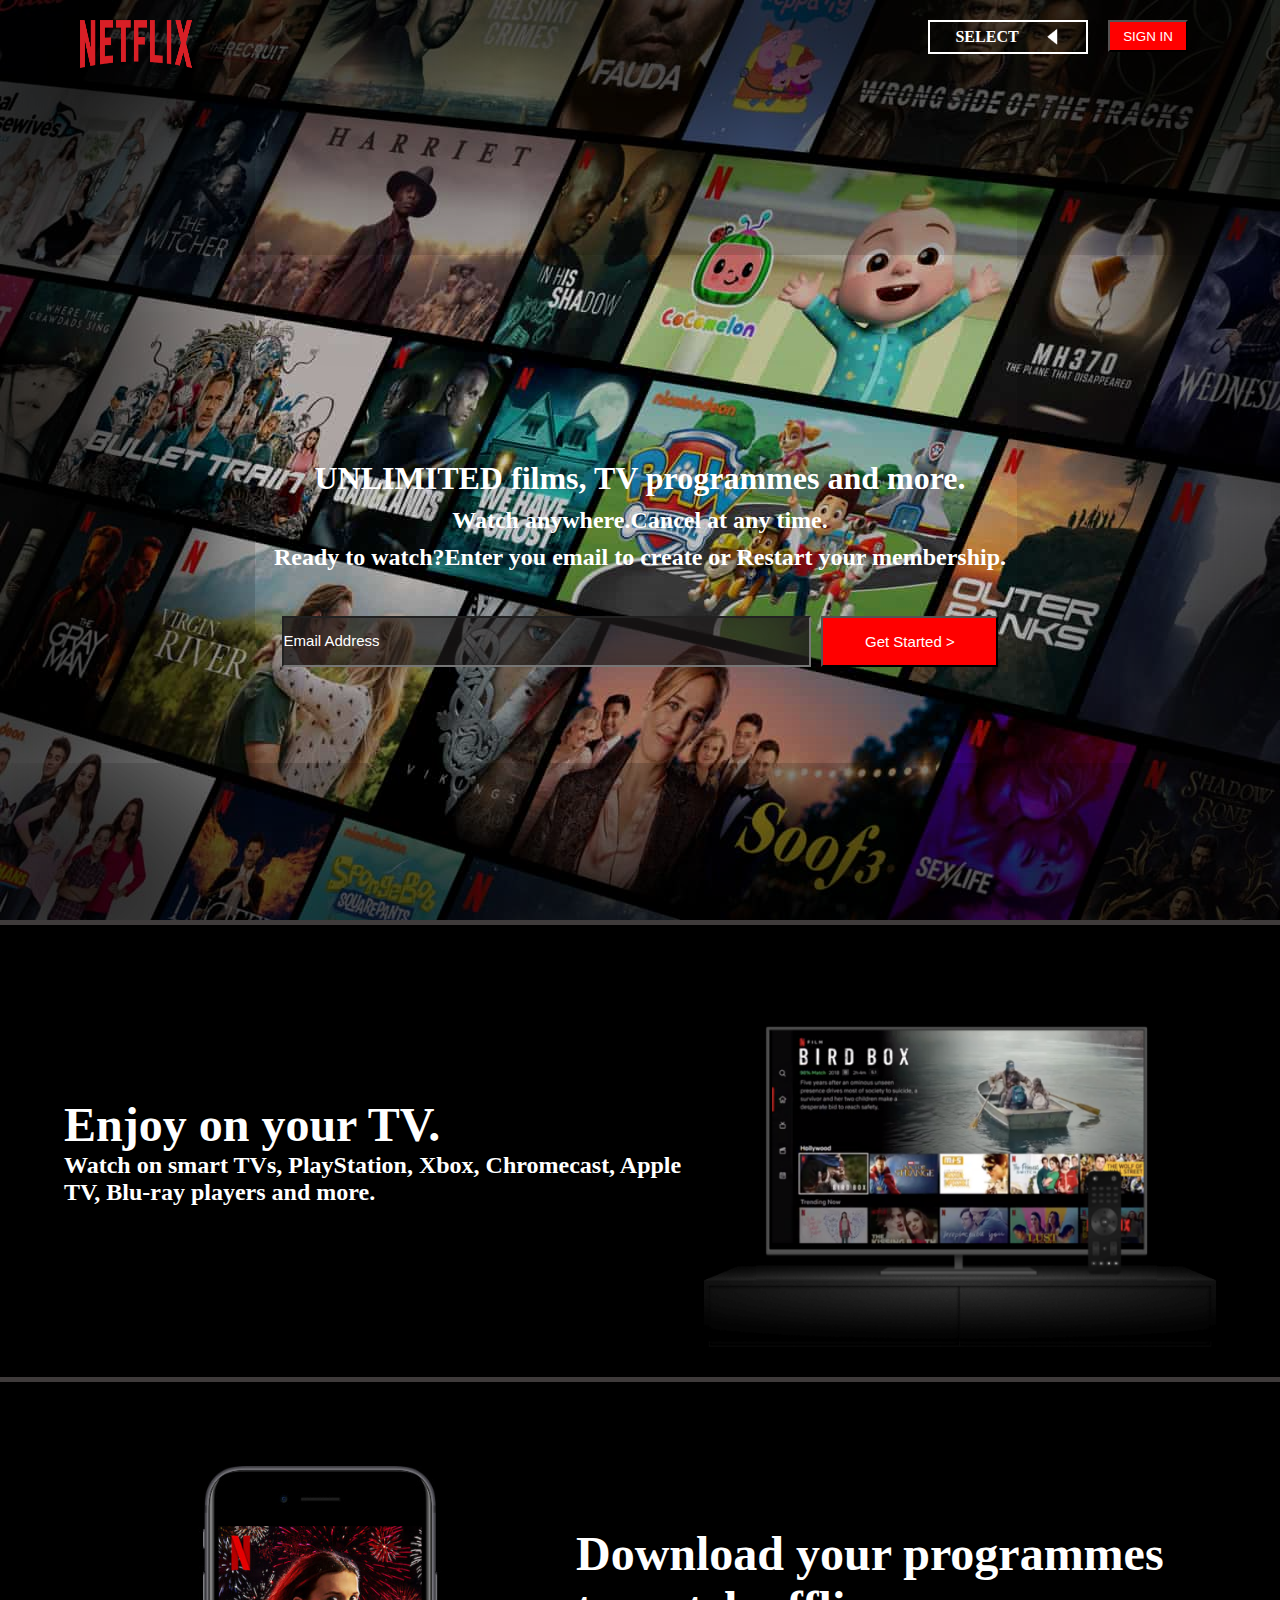
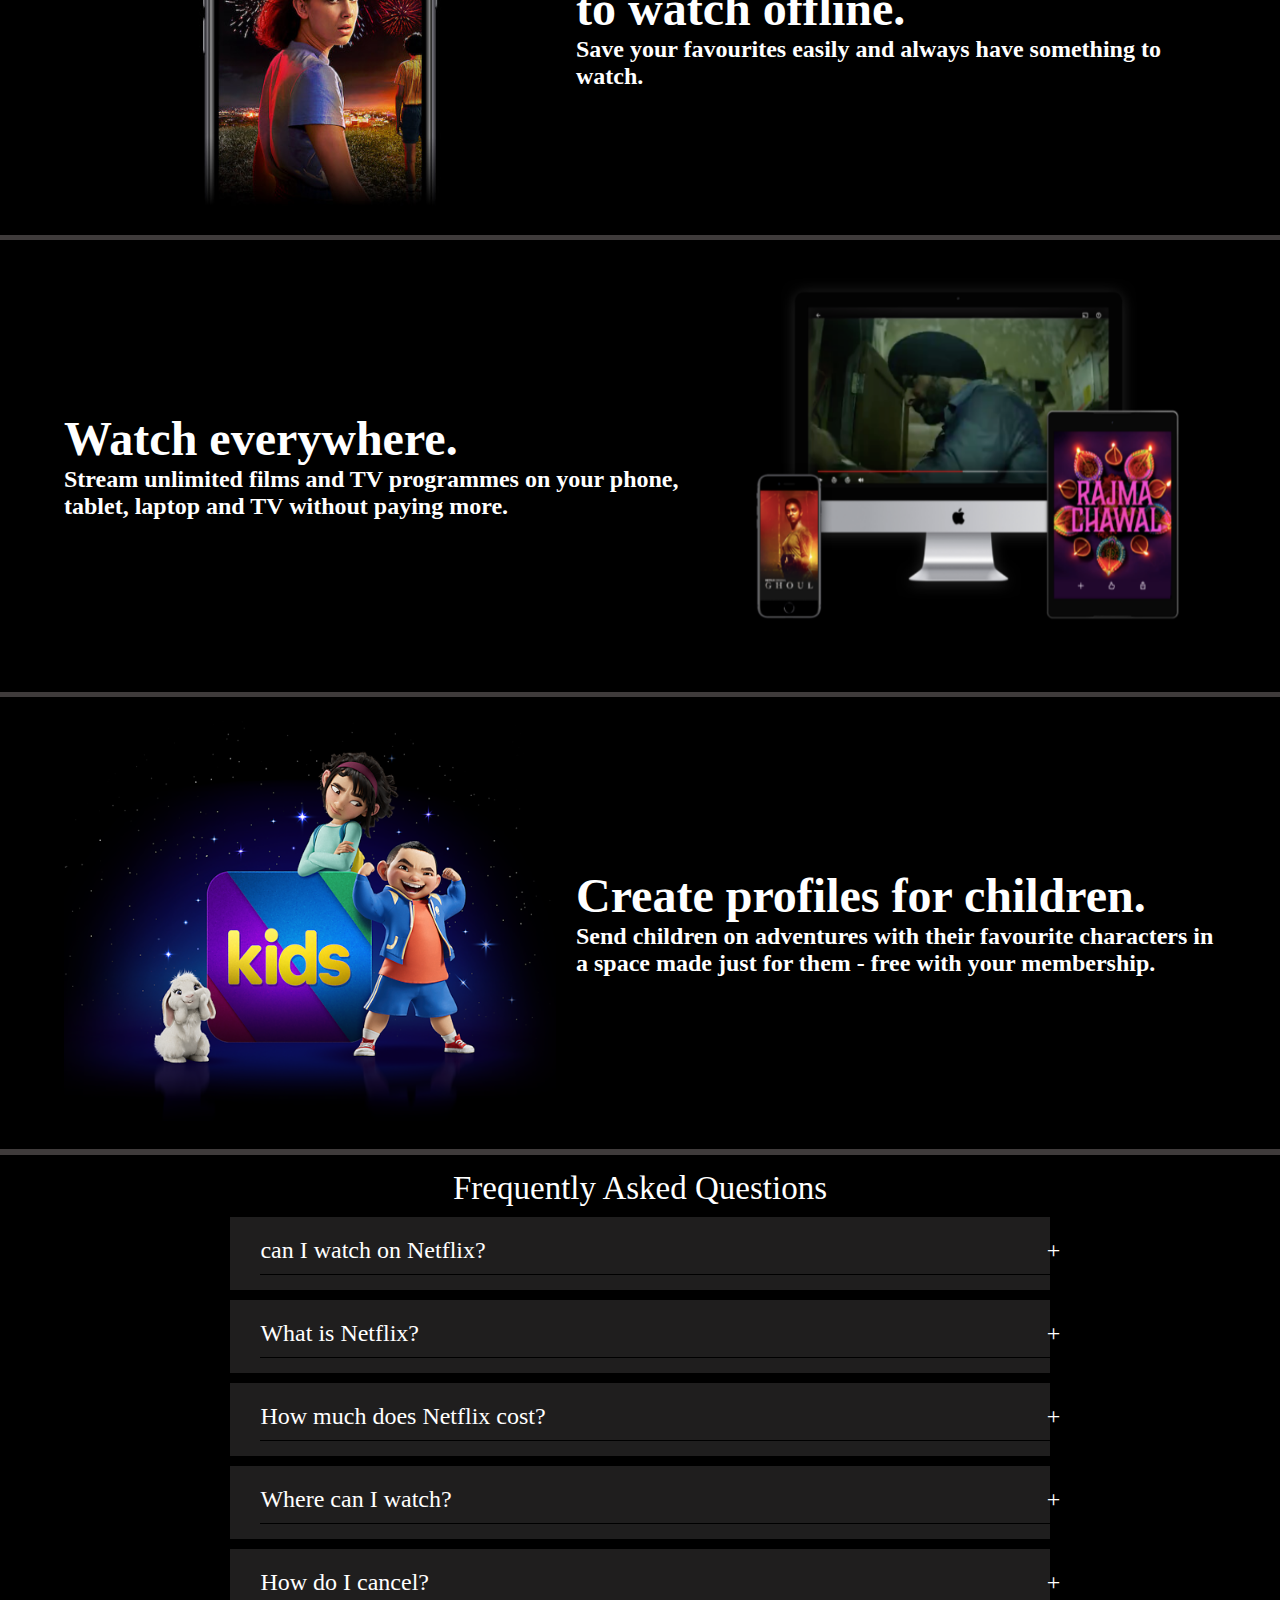
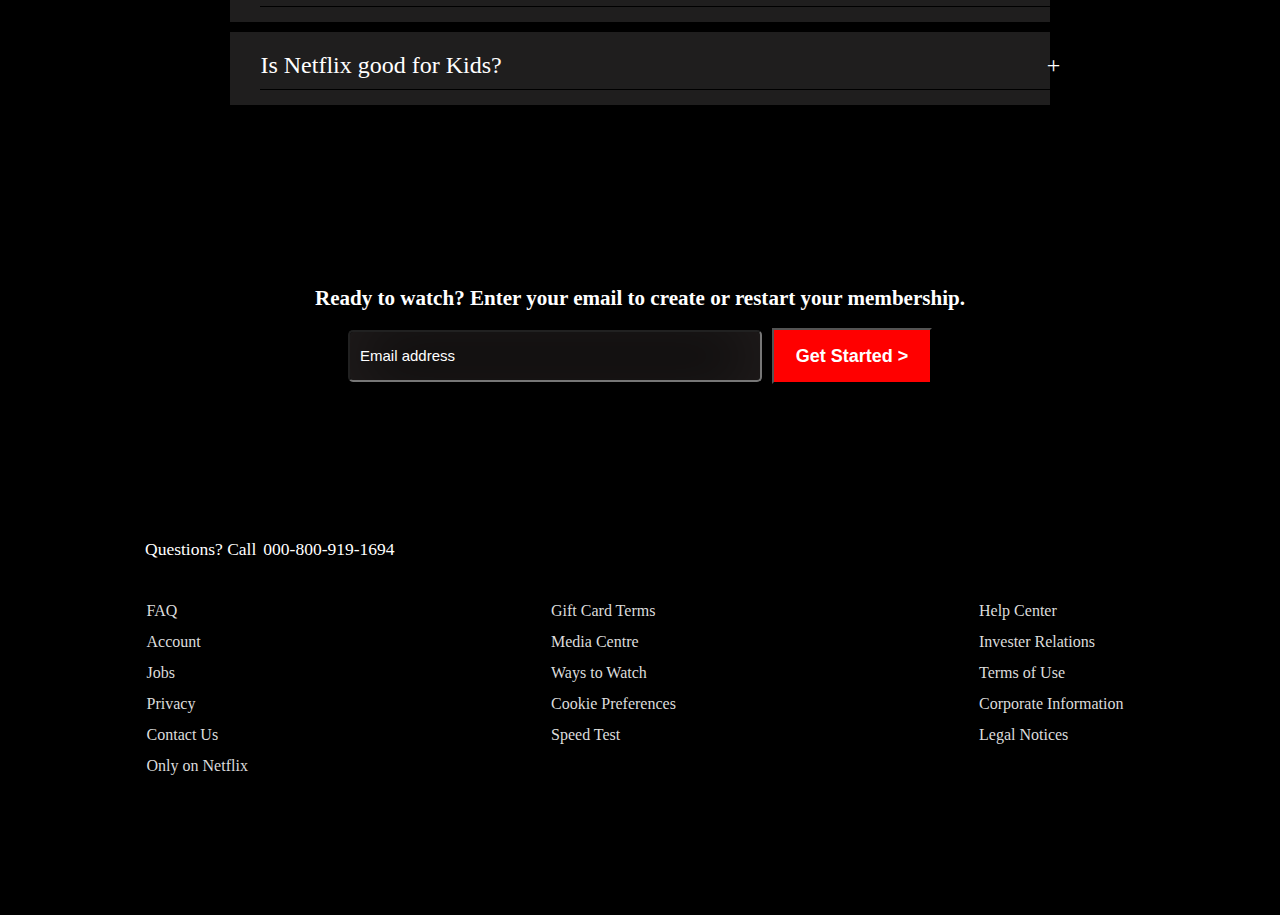
==== index.html @ bddb66cd "Initial commit" ====
<!DOCTYPE html>
<html lang="en">

<head>
    <meta charset="UTF-8">
    <meta http-equiv="X-UA-Compatible" content="IE=edge">
    <meta name="viewport" content="width=device-width, initial-scale=1.0">
    <title>Netflix India - Watch TV Shows Online,Watch Movies Online</title>
    <meta name="MobileOptimized" content="width">
    <meta name="HandheldFriendly" content="true">
    <meta name="viewport" content="width=device-width, initial-scale=1.0, maximum-scale=1.0, user-scalable=0">
    <link rel="shortcut icon" type="image/x-icon" href="netflix_img/netflix_logoo3.png"/>
    <link rel="stylesheet" href="Style1.css">

</head>

<body>

    <div class="header">
        <div id="logos">
            <img class="netflix-logo" src="img/logo.png" alt="">

            <div class="buttons">
                <div class="lng-slct">
                    <h5 id="yo">SELECT</h5>
                    <img src="img/down-icon.png" alt="" class="trans">

                </div>
                <div>
                    <button class="loginBtn">SIGN IN</button>
                </div>
                <div class="chosse-lng">
                    <li>Hindi</li>
                    <li>Enlish</li>
                    <li>Russian</li>
                    <li>Korean</li>
                </div>
            </div>
        </div>
        <div id="membership">
            <div class="headings">
                <h1>UNLIMITED films, TV programmes and more.</h1>
                <h2>Watch anywhere.Cancel at any time.</h2>
                <h2>Ready to watch?Enter you email to create or Restart your membership.</h2>
            </div>

            <div class="details1">

                <input type="text" placeholder="Email Address" id="search-bar">
                <button class="btn2">
                    <a href="Netfilx Movies/movies.html">Get Started ></a>
                </button>
            </div>
        </div>


        <div class="login_page">
            <button class="cancl">cancel</button>
            <div class="login_form">
                <h2>login</h2>

                <form action="#">



                    <div class="input_box">
                        <input type="email" class="email_input" required>
                        <label class="input_label valid_Email">Email</label>
                        <span class="icon"></span>
                    </div>

                    <div class="input_box">
                        <input type="password" required>
                        <label class="input_label">Password</label>
                        <span class="icon"></span>
                    </div>







                    <div class="remember_me">
                        <span>
                            <input type="checkbox"><label> Remember me</label>
                        </span>
                        <a href="#">Forget Password</a>
                    </div>

                    <button type="submit" class="submit_btn">Login</button>
                    <div class="logon_register">
                        <p>Don't have an account?</p><a href="#" id="register">Register</a>
                    </div>
                </form>



            </div>
        </div>

        <div class="register_page">
            <button class="cancl">cancel</button>
            <div class="register_form">
                <h2>Register</h2>

                <form action="#" id="register">

                    <div class="input_box register_inputBox">
                        <input type="text" required>
                        <label class="input_label">Username</label>
                        <span class="icon"></span>
                    </div>


                    <div class="input_box register_inputBox">
                        <input type="email" class="email_input" required>
                        <label class="input_label valid_Email">Email</label>
                        <span class="icon"></span>
                    </div>

                    <div class="input_box register_inputBox">
                        <input type="password" required>
                        <label class="input_label">Password</label>
                        <span class="icon"></span>
                    </div>







                    <div class="remember_me">
                        <span>
                            <input type="checkbox"><label> Remember me</label>
                        </span>
                        <a href="">Forget Password</a>
                    </div>

                    <button type="submit" class="submit_btn">Login</button>
                    <div class="logon_register">
                        <p>Already have an account?</p><a href="#" class="login_link">Login</a>
                    </div>
                </form>



            </div>
        </div>




    </div>

    <div class="container">
        <div class="details">
            <div class="somedetails">

                <div class="wheretowatch">

                    <h1>Enjoy on your TV.</h1>
                    <p>Watch on smart TVs, PlayStation, Xbox,
                        Chromecast, Apple TV, Blu-ray players and
                        more.</p>
                </div>
                <div class="img1">
                    <img src="img/feature-1.png" alt="" />

                </div>




            </div>

            <div class="somedetails">

                <div class="img1">

                    <img src="img/mobile1.jpg" alt="" />

                </div>


                <div class="wheretowatch">
                    <h1>Download your programmes to watch offline.</h1>
                    <p>Save your favourites easily and always have
                        something to watch.</p>


                </div>
            </div>

            <div class="somedetails">
                <div class="wheretowatch">


                    <h1>Watch everywhere.</h1>
                    <p>Stream unlimited films and TV programmes on
                        your phone, tablet, laptop and TV without
                        paying more.</p>
                </div>

                <div class="img1">
                    <img src="img/feature-3.png" alt="" srcset="">

                </div>

            </div>
            <div class="somedetails">
                <div class="img1">
                    <img src="img/animation img.png" alt="" srcset="">

                </div>

                <div class="wheretowatch">
                    <h1>Create profiles for children.</h1>
                    <p>Send children on adventures with their
                        favourite characters in a space made just for
                        them - free with your membership.</p>

                </div>

            </div>
        </div>

        <div class="question-container">
            <h1>Frequently Asked Questions</h1>

            <div class="query-container">
                <div class="quetions"> <span>can I watch on Netflix?</span> <span class="svg">+</span></div>
                <div class="answer">
                    <p> Netflix has an extensive library of feature films, documentaries, TV programmes, anime,
                        award-winning Netflix originals and more. Watch as much as you want, anytime you want.</p>

                    <p> out some of our content.</p>
                </div>
            </div>
            <div class="query-container">
                <div class="quetions"><span>What is Netflix?</span> <span class="svg">+</span></div>
                <div class="answer">
                    <p> Netflix is a streaming service that offers a wide variety of award-winning TV programmes, films,
                        anime, documentaries and more - on thousands of internet-connected devices.
                    </p>
                    <p> You can watch as much as you want, whenever you want, without a single advert - all for one low
                        monthly price. There's always something new to discover,
                        and new TV programmes and films are added every week!</p>
                </div>
            </div>
            <div class="query-container">
                <div class="quetions"><span>How much does Netflix cost?</span> <span class="svg">+</span></div>
                <div class="answer">
                    <p> Watch Netflix on your smartphone, tablet, smart TV, laptop or streaming device, all for one
                        fixed monthly fee. Plans range from €7,99 to €15,99 a month. No extra costs, no contracts.</p>
                </div>
            </div>
            <div class="query-container">
                <div class="quetions"><span>Where can I watch?</span> <span class="svg">+</span></div>
                <div class="answer">
                    <p> Watch anywhere, anytime. Sign in with your Netflix account to watch instantly on
                        the web at netflix.com from your personal computer or on any internet-connected device that
                        offers the Netflix app, including smart TVs, smartphones, tablets, streaming media players and
                        game consoles.
                    </p>

                    <p> You can also download your favourite programmes with the iOS, Android, or Windows 10 app. Use
                        downloads to watch while you're on
                        the go and without an internet connection. Take Netflix with you anywhere.</p>
                </div>
            </div>
            <div class="query-container">
                <div class="quetions"><span>How do I cancel?</span> <span class="svg">+</span></div>
                <div class="answer">
                    <p>Netflix is flexible. There are no annoying contracts and no commitments. You can easily cancel
                        your account online in two clicks.
                        There are no cancellation fees - start or stop your account at any time.
                    </p>
                </div>
            </div>
            <div class="query-container">
                <div class="quetions"><span>Is Netflix good for Kids?</span> <span class="svg">+</span></div>
                <div class="answer">
                    <p> The Netflix Children's experience is included in your membership to give parents control
                        while children enjoy family-friendly TV programmes and films in their own space.
                    </p>

                    <p> Children's profiles come with PIN-protected parental controls that let you restrict the maturity
                        rating of content children can watch and block specific titles you don't want children to see.
                    </p>
                </div>
            </div>



        </div>
        <!-- </div> -->
        <div class="membership">
            <h3>Ready to watch? Enter your email to create or restart your membership.</h3>

            <div class="inputbox1">
                <input type="text" placeholder="Email address">
                <button class="inputbtn">
                    Get Started >

                </button>
            </div>
        </div>
    </div>

    <footer class="bottom-section">

        <div class="bottom-heading">
            <p>Questions? Call </p>
            <p class="underline">000-800-919-1694</p>
        </div>
        <div class="row">
            <div class="footer-col">
                <ul>
                    <li><a href="#" class="href">FAQ</a></li>
                    <li><a href="#" class="href">Account</a></li>
                    <li><a href="#" class="href">Jobs</a></li>
                    <li><a href="#" class="href">Privacy</a></li>
                    <li><a href="#" class="href">Contact Us</a></li>
                    <li><a href="#" class="href">Only on Netflix</a></li>
                </ul>
            </div>

            <div class="footer-col">
                <ul>
                    <li><a href="#" class="href">Gift Card Terms</a></li>
                    <li><a href="#" class="href">Media Centre</a></li>
                    <li><a href="#" class="href">Ways to Watch</a></li>
                    <li><a href="#" class="href">Cookie Preferences</a></li>
                    <li><a href="#" class="href">Speed Test</a></li>
                </ul>
            </div>

            <div class="footer-col">
                <ul>
                    <li><a href="#" class="href">Help Center</a></li>
                    <li><a href="#" class="href">Invester Relations</a></li>
                    <li><a href="#" class="href">Terms of Use</a></li>
                    <li><a href="#" class="href">Corporate Information</a></li>
                    <li><a href="#" class="href">Legal Notices</a></li>
                </ul>
            </div>



    </footer>
    </div>
    <script src="netflix.js"></script>
</body>

</html>
---- Style1.css ----
* {
    margin: 0;
    padding: 0;
}

body {
    width: 100vw;
    overflow-x: hidden;
    background-color: rgb(63, 59, 59);
}

.header {
    background-image: url(img/globe.jpg);
    background-repeat: no-repeat;
    height: 100vh;

    padding-top: 20px;
    box-shadow: 10px 10px 500px 120px black inset;
}

#logos {
    display: flex;
    justify-content: space-between;

}

.netflix-logo {
    height: 3rem;
    width: 7rem;
    margin-left: 5rem;
}

.buttons {
    display: grid;
    grid-template-rows: 37px 64px;
    grid-template-columns: 10rem 90px;
    /* justify-content: space-evenly; */
    width: 22rem;

}

.lng-slct {
    display: flex;
    justify-content: space-evenly;
    height: 30px;
    border: 2px solid white;
    /* width: 10rem; */
    align-items: center;
    color: white;
    cursor: pointer;
}

#yo {
    font-size: medium;
}

.trans {
    height: 10px;
    cursor: pointer;
    transform: rotate(90deg);
    transition: transform 0.5s ease-in-out;
}



.chosse-lng {


    grid-column-start: 1;
    grid-column-end: 2;
    justify-items: center;
    height: 0;
    transition: height 0.2s ease-in-out;
    cursor: pointer;
    overflow: hidden;

}

.chosse-lng li {
    list-style: none;
    display: flex;
    cursor: pointer;
    justify-content: center;
    align-items: center;
    width: 100%;


}

.chosse-lng li:hover {
    background-color: blueviolet;
    /* width:10rem; */
    display: flex;
    justify-content: center;
    align-items: center;
    width: 100%;

}


.chosse-lng.active {
    background-color: aqua;
    display: grid;
    height: 10rem;
    transition: height 0.5s ease-in-out;
}

.trans.rotate {

 /* transform: rotate(-180deg); */
    transform: rotate(1deg);
}




.buttons button {
    display: flex;
    background-color: red;
    color: white;
    width: 5rem;
    height: 2rem;
    align-items: center;
    justify-content: center;
    margin-left: 20px;
    cursor: pointer;

}

#membership {
    display: flex;
    flex-direction: column;
    justify-content: center;
    align-items: center;
    margin-top: 15rem;
    height: 45vh;

}

.headings {
    display: flex;
    flex-direction: column;
    justify-content: center;
    align-items: center;
    color: white;

}

.headings h1 {
    padding-bottom: 10px;
}

.headings h2 {
    padding-bottom: 10px;
}

.details1 {
    padding-top: 35px;
    display: flex;
    flex-direction: row;
    justify-content: space-evenly;
    width: 56%;

}

#search-bar {
    height: 2.9rem;
    min-width: 12.5rem;
    width: 100%;
    line-height: 1.5rem;
    /* height: 3rem; */
    background: none;
    box-shadow: 0 0 64px 7px #211d1d inset;
    color: white;
    outline: none;
    font-size: 17px;
}

::placeholder {
    color: rgb(255, 255, 255);
    font-size: 15px;
    line-height: 24px;
}




.btn2 {
    background-color: red;
    color: white;
    cursor: pointer;
    width: 15rem;
    font-size: 15px;
    margin-left: 10px;
}



.login_page {
    position: relative;
    z-index: 2;
    /* background-color: aqua; */
    border: 2px solid rgba(255, 255, 255, .5);
    border-radius: 20px;
    color: white;
    height: 30rem;
    width: 32rem;
    display: none;
    justify-content: center;
    align-items: center;
    margin: auto;
    margin-top: -37rem;
    backdrop-filter: blur(20px);
    transition: all 2s ease-in-out;

}

.cancl {
    position: absolute;
    margin: 0 0 26rem 24rem;
    z-index: 10;
    height: 2rem;
    width: 5rem;
    background-color: red;
    color: white;
    font-size: 15px;
    font-weight: 500;
    cursor: pointer;
}


.login_form {
    display: flex;
    flex-direction: column;
    /* background-color: aqua; */
    /* height: 30rem; */
    width: 32rem;
    justify-content: center;
    align-items: center;
}

.login_form form {
    display: flex;
    flex-direction: column;

    width: 80%;
    height: 80%;
    row-gap: 2rem;
    justify-content: center;
    /* align-items: center; */
    margin: auto;

    margin-top: 4rem;
}



.input_box {
    position: relative;
    border-bottom: 2px solid black;
    width: 100%;
    height: 50px;
    color: white;
}

.input_box label {
    position: absolute;
    color: white;
    top: 50%;
    transform: translateY(-50%);
    left: 0.3rem;
    transition: 0.5s;
    pointer-events: none;
    font-size: 20px;
}

.input_box input {
    background: transparent;
    border: none;
    width: 100%;
    height: 71%;
    outline: none;
    font-size: 1rem;
    margin-top: 12px;
    /* margin-l; */
}

.input_box input:focus+label,
.input_box input:valid+label,
.input_box input:placeholder-shown+label {
    margin-top: -1rem;
    margin-left: -1px;
    font-size: 12px;
    font-weight: 400;

}

.remember_me {
    display: flex;
    flex-direction: row;
    justify-content: space-between;
}

.submit_btn {
    height: 3rem;
    width: 26rem;
    border-radius: 10px;
    font-size: 1.2rem;
    border: none;
    cursor: pointer;
}

.logon_register {
    display: flex;
    flex-direction: row;
    justify-content: center;
    font-size: 15px;
    letter-spacing: 1px;
}

.register_page {
    position: relative;
    z-index: 2;
    /* background-color: aqua; */
    border: 2px solid rgba(255, 255, 255, .5);
    border-radius: 20px;
    color: white;
    height: 30rem;
    width: 32rem;
    justify-content: center;
    align-items: center;
    margin: auto;
    margin-top: -38rem;
    backdrop-filter: blur(20px);
    /* margin-left: 0; */
    display: none;
    transition: all 0.5s ease-in-out;
}


.register_form {
    display: flex;
    flex-direction: column;
    /* background-color: aqua; */
    /* height: 30rem; */
    width: 32rem;
    justify-content: center;
    align-items: center;
    margin-bottom: 2rem;
}

.register_form h2 {
    margin-bottom: 3rem;
}

#register {
    display: flex;
    flex-direction: column;
    row-gap: 1rem;
}

.container {
    display: flex;
    flex-direction: column;
    width: 100vw;
    justify-content: space-between;
    align-items: center;
    color: white;
    height: 171.49rem;
    background-color: rgb(63, 59, 59);

}


.details {
    width: 100vw;
    display: flex;
    flex-direction: column;
    column-gap: 2rem;
    row-gap: 5px;
    height: 114rem;
    margin-top: 5px;
}

.somedetails {

    display: flex;
    flex-direction: row;
    justify-content: center;
    align-items: center;
    background-color: black;
    height: 99rem;
}

.wheretowatch {
    width: 40rem;
}


.somedetails h1 {
    font-weight: bold;
    font-size: 3rem;
    width: 37rem;
}

.somedetails p {
    font-size: 1.5rem;
    font-weight: bold;
}

.img1 img {
    width: 32rem;
    height: 25rem;

    align-self: center;


}



.question-container {
    background-color: black;
    color: white;
    padding-left: 250px;
    padding-right: 250px;
    padding-top: 47px;
    position: absolute;
    margin-top: 114.7rem;
    width: 64%;
    /* width: 100vw; */
    height: 98%;
}

.question-container h1 {
    text-align: center;
    font-size: 33px;
    margin-top: -2rem;
    font-weight: 500;
}

.query-container {
    background-color: rgb(31, 30, 30);
    margin-bottom: 10px;
    padding: 10px 30px;
    /* height: 330px; */
    /* height: 50px; */
    margin-top: 10px;

}

.quetions {
    display: flex;
    justify-content: space-between;
    cursor: pointer;
    margin-bottom: 5px;
    padding-bottom: 10px;
    border-bottom: 1px solid black;
    /* justify-content: center; */
    align-items: center;
    font-size: 24px;
    padding-top: 10px;
    padding-bottom: 10px;
    width: 50rem;

    transition: ease-in-out 0.5s;
}

.quetions:hover {
    background-color: rgb(68, 64, 64);
    font-size: 30px;
    border-bottom: 2px solid white;

    transition: ease-in-out 0.5s;

}

.answer {
    /* display: none; */
    overflow: hidden;
    height: 0;
    transition: ease-in-out 0.5s;

}

.answer p {
    padding: 12px;
    font-size: 19px;
    font-weight: 500;

}

.active.answer {
    height: 8rem;
    overflow-y: scroll;


}

.svg {
    transition: all 0.5s ease-in-out;
}







.membership {
    text-align: center;
    background-color: black;
    width: 100vw;
    color: white;
    font-size: large;
    padding-top: 30px;
    padding-bottom: 38px;
    position: absolute;
    margin-top: 158.5rem;
    height: 22%;
}

.inputbox1 {
    display: flex;
    flex-direction: row;
    justify-content: center;
    align-items: center;
    height: 5rem;
    margin-top: 5px;
}

.inputbox1 input {
    width: 25rem;
    height: 3rem;
    background: transparent;
    /* background-color: rgb(22, 19, 19); */
    padding-left: 10px;
    color: greenyellow;
    font-size: medium;
    align-items: center;
    border-radius: 5px;
    box-shadow: 0 0 64px 7px #211d1d inset;
}

.inputbtn {
    background-color: red;
    color: white;
    cursor: pointer;
    width: 10rem;
    font-size: 18px;
    font-weight: 600;
    height: 3.5rem;
    margin-left: 10px;
}


.bottom-section {
    height: 49vh;
    background-color: black;
    margin-top: 10px;
    color: white;
    font-size: 17.5px;
}

.bottom-heading {
    display: flex;
    padding: 65px 0 0 145px;
}

.bottom-heading p {
    margin-right: 7px;
}

.row {
    display: flex;
    justify-content: space-around;
}

.footer-col {
    /* display: flex; */
    margin: 40px 0 0 -10px;
    list-style-type: none;
    /* justify-content: space-around; */


}

.footer-col ul {
    display: table-footer-group;
    list-style-type: none;
}

.footer-col li {
    margin-bottom: 10px;

}

.footer-col li a {
    color: gainsboro;
    font-size: 16px;

}

a {
    text-decoration: none;
    color: inherit;
    height: 100%;
}

@media(max-width:414px)  {

    .header {
        width: 100vw;
        height: 24vh;
        background-size: cover;
        box-shadow: 0 5px 112px 4px black inset;
        padding-top: 0;
    }


    #logos {
        align-items: center;
    }

    .netflix-logo {
        height: 1.2rem;
        width: 4.5rem;
        margin-left: 1rem;
    }

    .buttons {
        width: 9rem;
        grid-template-rows: 42px 0px;
        grid-template-columns: 8rem 87px;
        justify-items: center;
        align-items: center;
        margin-right: 5rem;
    }

    .lng-slct {
        width: 6rem;
        height: 17px;
    }

    #yo {
        font-size: 11px;
        font-weight: 400;
    }

    .trans {
        height: 6.2px;
    }

    .buttons button {
        margin-left: -19px;
        font-size: 10.5px;
        height: 21.5px;
        width: 4rem;
    }


    .chosse-lng {
        margin-top: 3.4rem;
    }

    .chosse-lng.active {
        font-size: 8px;
        height: 4rem;
        width: 6rem;

    }


    #membership {

        margin-top: 2rem;
        height: 19vh;
    }







    .headings h1 {
        font-size: 8px;
    }

    .headings h2 {
        font-size: 8px;
    }

    .details1 {
        padding-top: 0;
width: 69%;
    }

    #search-bar {
        width: 12rem;
        height: 19px;
    }

    input::placeholder {
        font-size: 10px;
    }

    .btn2 {
        font-size: 9px;
        width: 68px;
        font-weight: 600;
    }

    .login_page {
        margin-top: -22vh;
        width: 81vw;
        height: 45vh;
    }

    .cancl {
        margin: 0 0 105% 72%;
        font-size: 12px;
        font-weight: 500;
        z-index: 5;
        height: 23px;
        width: 4rem;
    }

    .login_form {
        width: 100%;
        height: 100%;
        padding-top: 5rem;
    }

    .login_form form {
        margin-top: 0;
    }

    .input_box {
        height: 39px;
        width: 100%;
    }


    .input_box input {
        height: 72%;
        margin-top: 7px;
    }

    .input_box label {
        font-size: 14px;
    }

    a {
        text-decoration: none;
        color: inherit;
        width: 35%;
        height: 100%;
    }

    .remember_me {
        font-size: 13px;
        width: 100%;
    }

    .submit_btn {
        height: 10%;
        width: 100%;
        font-size: 15px;
        font-weight: 200;
    }

    .logon_register {
        font-size: 13px;
        margin-left: 35px;
    }

    #register {
        width: 90%;
    }

    .register_page {
        margin-top: -22vh;
        width: 81vw;
        height: 45vh;
    }

    .register_form {
        width: 100%;
        height: 100%;
        /* padding-top: rem; */
    }

    .register_form h2 {
        font-size: 22px;
        font-weight: 600;
    }

    .container {
        height: 130rem;
    }

    .details {
        height: 82rem;
    }

    .somedetails {
        height: 20rem;
        flex-direction: column;
    }

    .wheretowatch {
        width: 23rem;
        display: flex;
        flex-direction: column;
        row-gap: 4px;
    }

    .somedetails h1 {
        font-size: 18px;
        font-weight: 500;
        width: 100%;
        display: flex;
        justify-content: center;
    }


    .somedetails p {
        font-size: 13px;
        font-weight: 500;
    }

    .img1 img {
        width: 20rem;
        height: 13rem;
    }

    .question-container {
        margin-top: 81.5rem;
        width: 100vw;
        height: 68%;
        padding-left: 0;
        padding-right: 0;
    }

    .question-container h1 {
        font-size: 24px;
    }

    .query-container {
        width: 67%;
        /* padding: 10px 0px; */
        margin-left: 2.5rem;
    }

    .quetions {
        font-size: 13px;
        width: 100%;
    }

    .quetions:hover {

        font-size: 15px;

    }



    .answer p {
        font-size: 13px;
        font-weight: 400;
    }

    .membership {
        margin-top: 219vh;
        padding-left: 10px;
        font-size: 10px;
        /* height: 1rem; */
        padding-top: 1rem;
        width: 100%;
        height: 10.4vh;
    }

    .inputbox1 {
        height: 3rem;
        width: 100%;
    }

    .inputbox1 input {
        width: 67%;
        height: 25px;
    }

    .inputbtn {
        width: 6rem;
        height: 2rem;
        font-size: 12px;
        font-weight: 500;
    }

    .bottom-section {
        height: 75vh;
        width: 100vw;
        font-size: 15px;
    }

    .bottom-heading {

        padding: 1rem 0 0 6.5rem;

    }

    .footer-col li a {
        font-size: 12px;
    }


}


@media(max-width:375px)  {

    .header{
        height: 29vh;
        padding-top: 1rem;
    }

    .container{
        height: 120.5rem;
    }

    .question-container{
        margin-top: 81.5rem;
    }
    .membership{
        margin-top: 271vh;
        width: 96%;
        height: 11%;
    }

    .bottom-section{
        height: 46vh;
    }

}
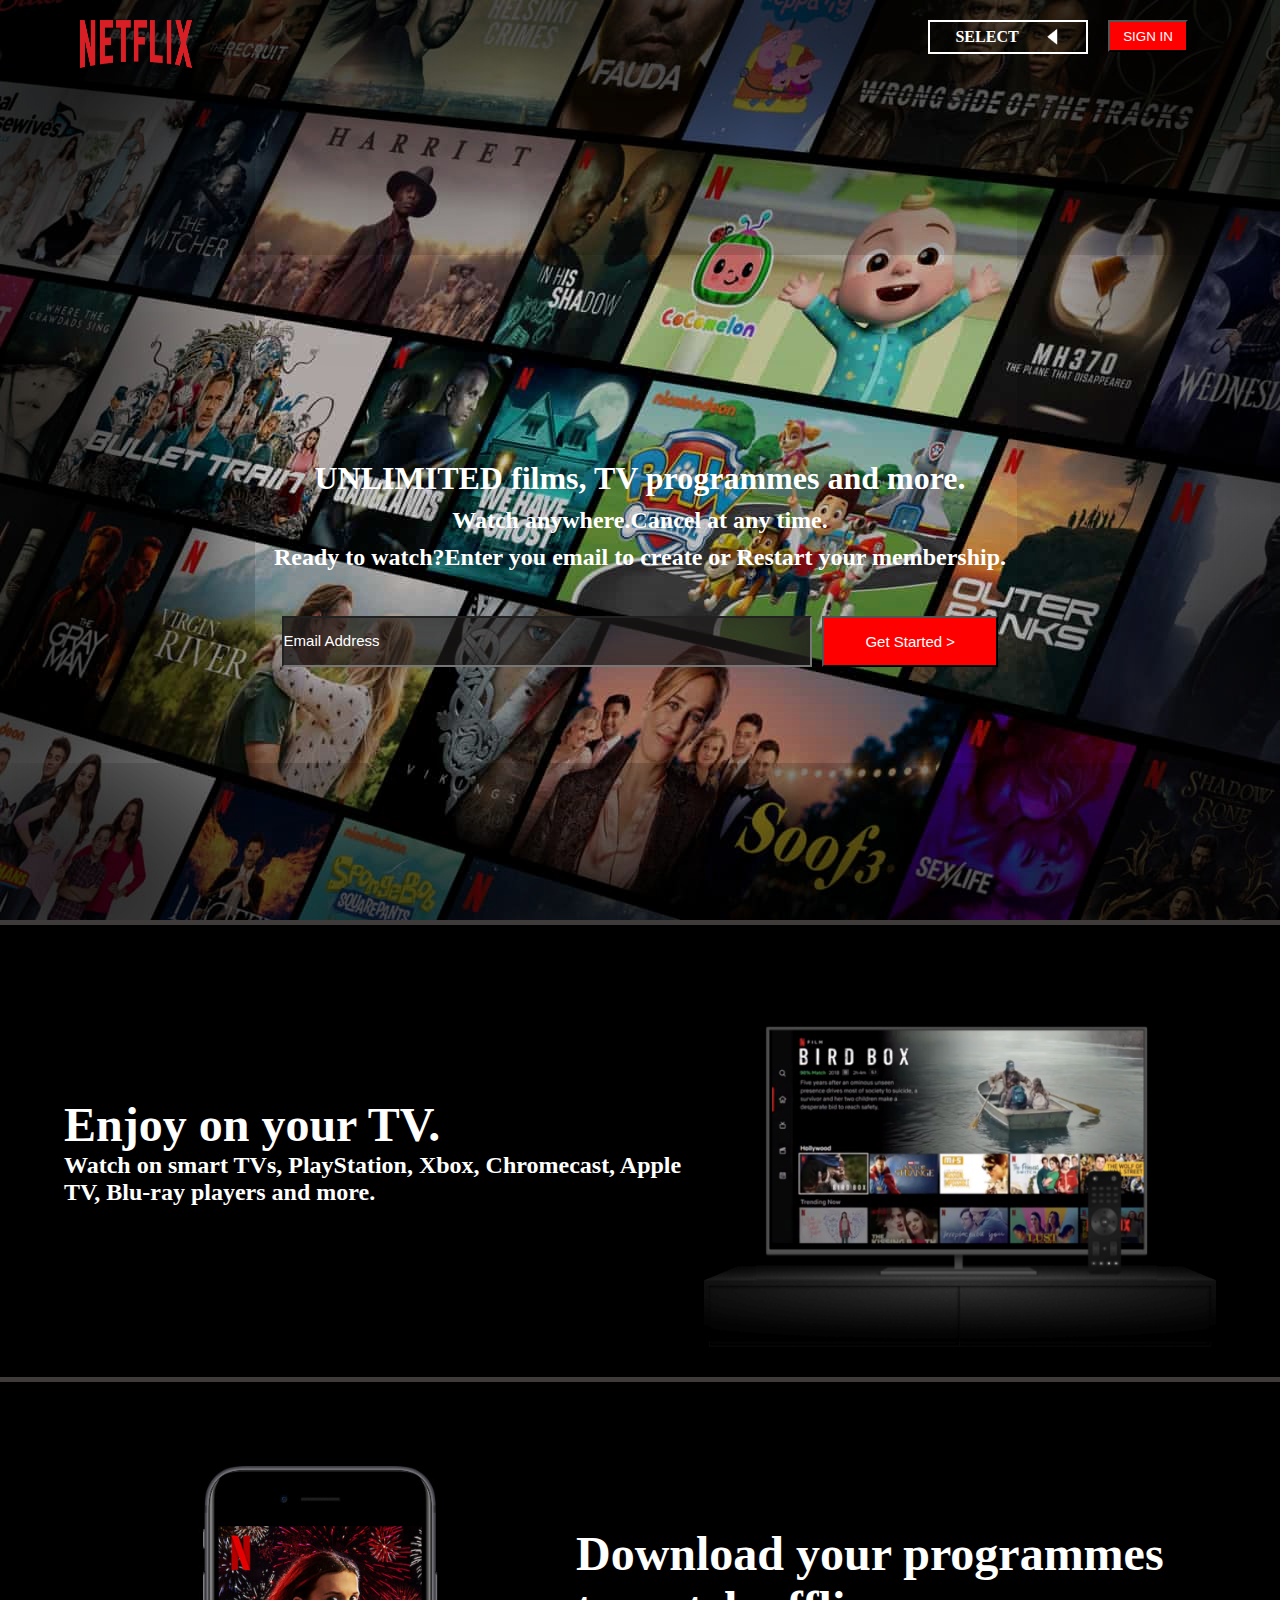
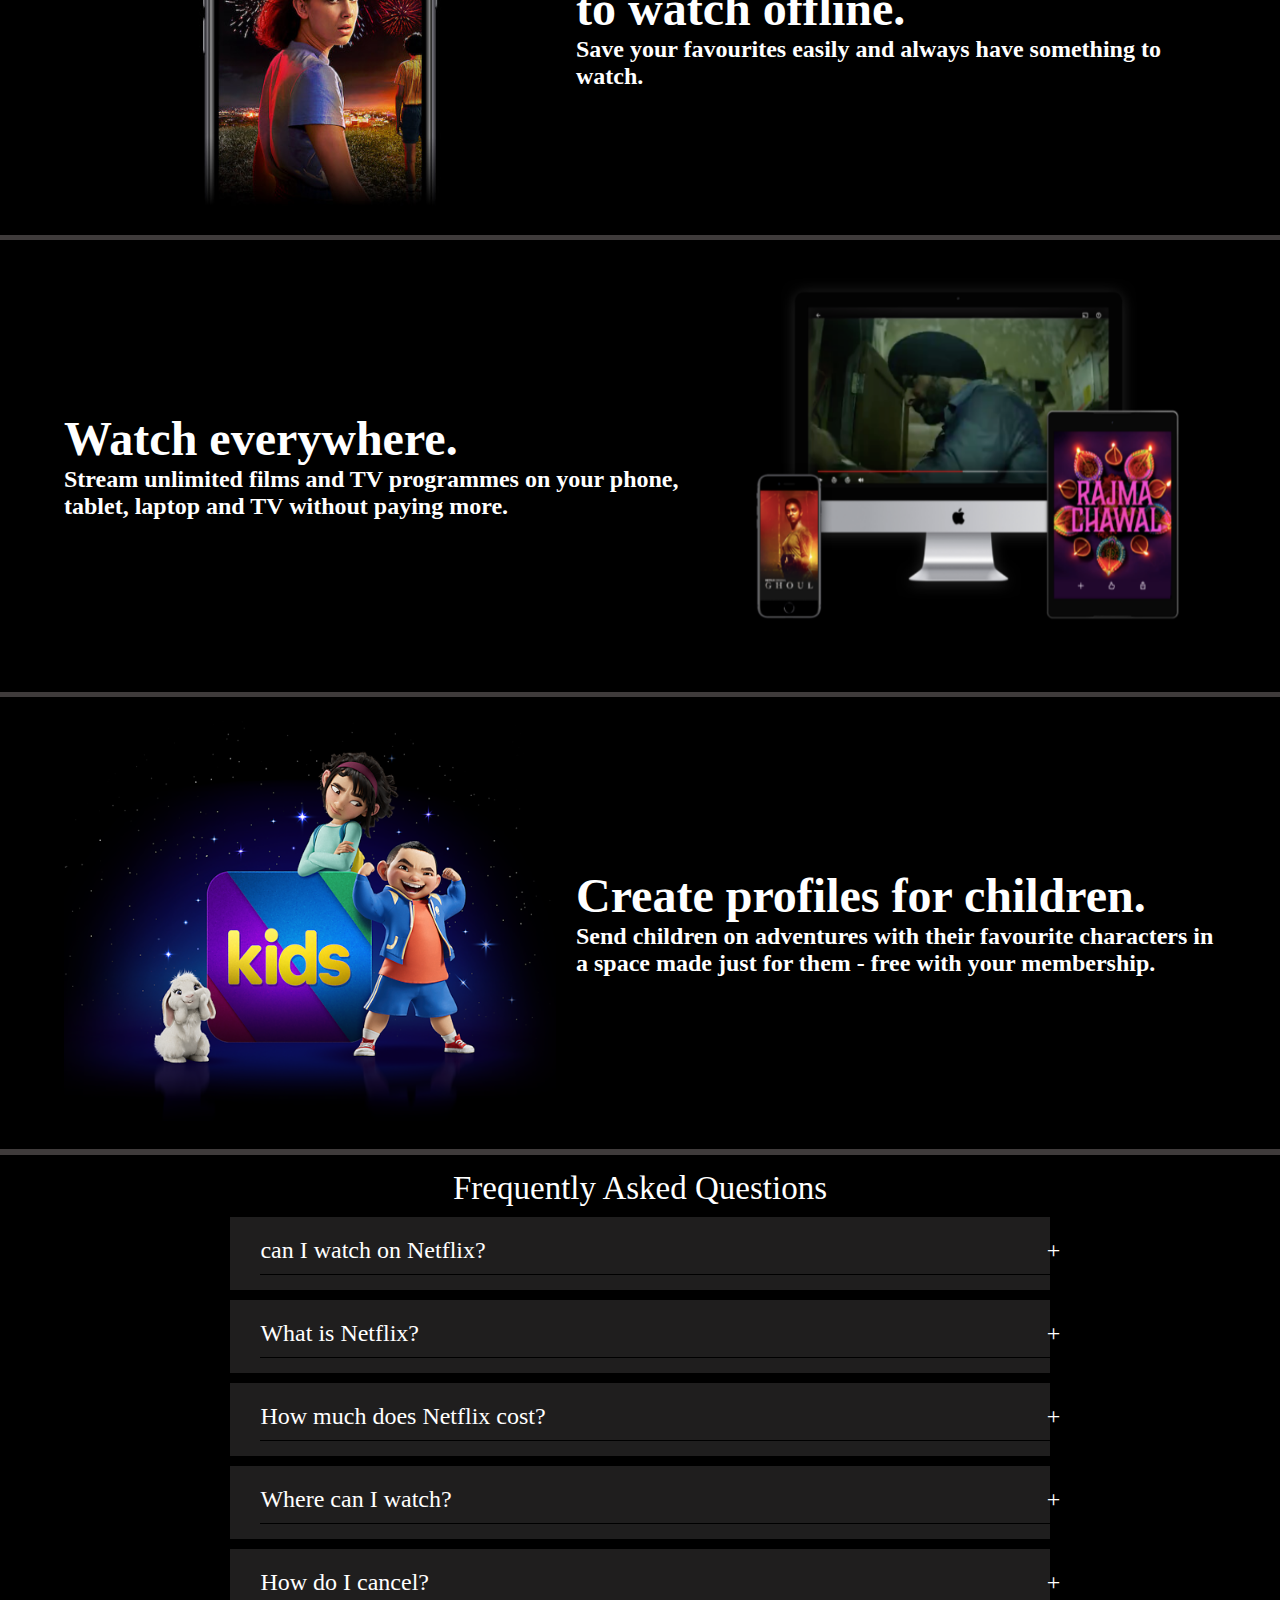
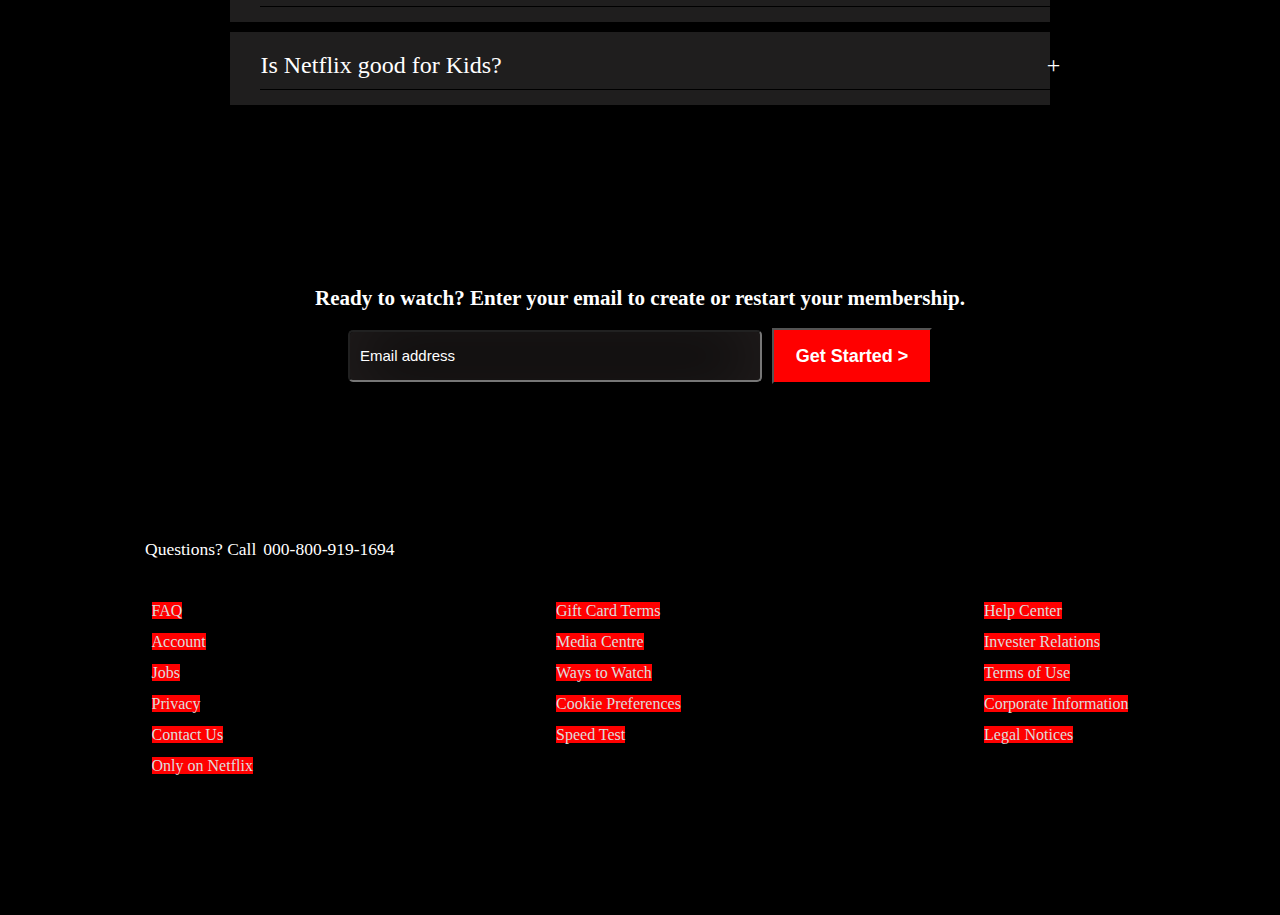
==== commit de4086c9: "Update index.html" ====
--- a/index.html
+++ b/index.html
@@ -44,12 +44,14 @@
                 <h2>Ready to watch?Enter you email to create or Restart your membership.</h2>
             </div>
 
-            <div class="details1">
+             <div class="details1">
 
                 <input type="text" placeholder="Email Address" id="search-bar">
-                <button class="btn2">
-                    <a href="Netfilx Movies/movies.html">Get Started ></a>
-                </button>
+                <a class="btn2" href="Netfilx Movies/movies.html">
+                    <button class="btn3">
+                        Get Started >
+                    </button>
+                </a>
             </div>
         </div>
 
@@ -354,4 +356,4 @@
     <script src="netflix.js"></script>
 </body>
 
-</html>+</html>
--- a/Style1.css
+++ b/Style1.css
@@ -183,15 +183,28 @@
 }
 
 
-
-
-.btn2 {
+a {
+    text-decoration: none;
+    color:inherit;
+
+    /* height: 100%; */
     background-color: red;
     color: white;
     cursor: pointer;
     width: 15rem;
-    font-size: 15px;
     margin-left: 10px;
+   position: relative;
+}
+
+
+.btn3 {
+  background: none;
+  position: absolute;
+  height: 100%;
+  width: 100%;
+  color: white;
+  font-size: 15px;
+
 }
 
 
@@ -942,4 +955,4 @@
         height: 46vh;
     }
 
-}+}
